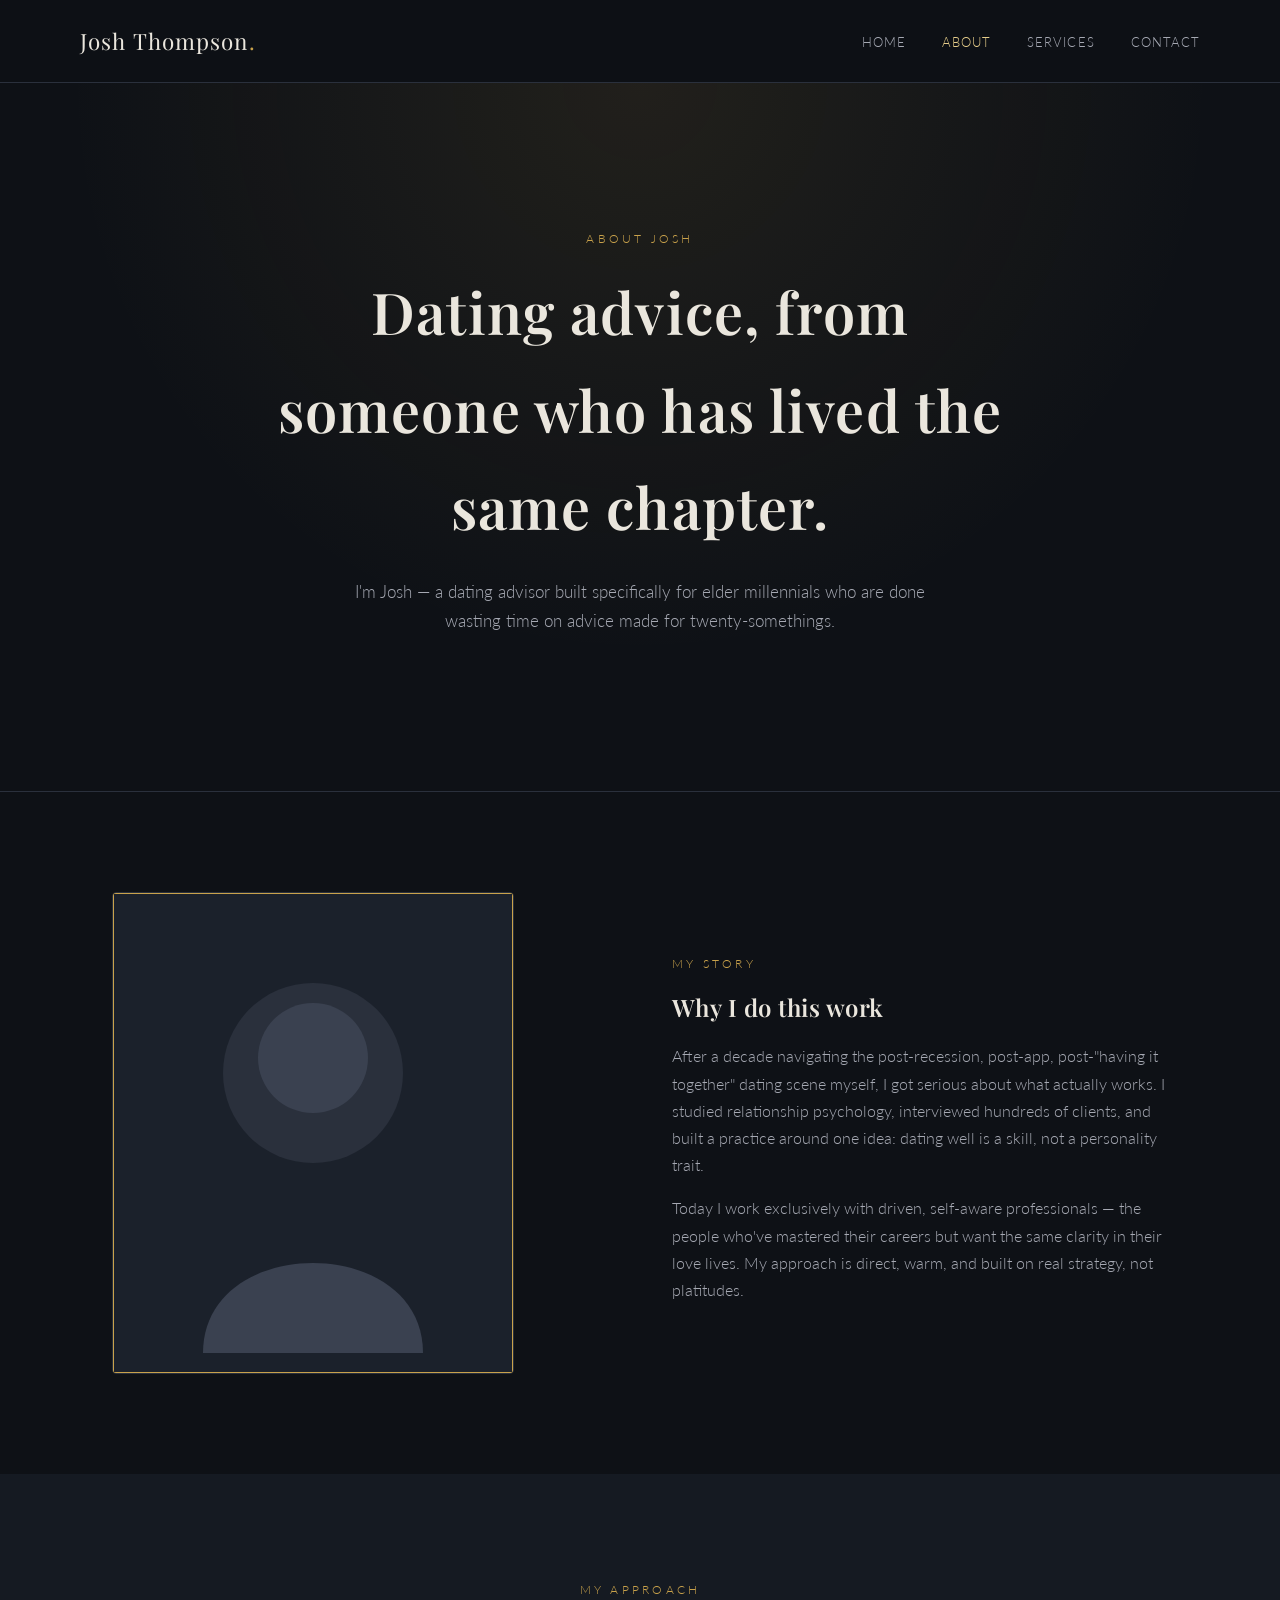
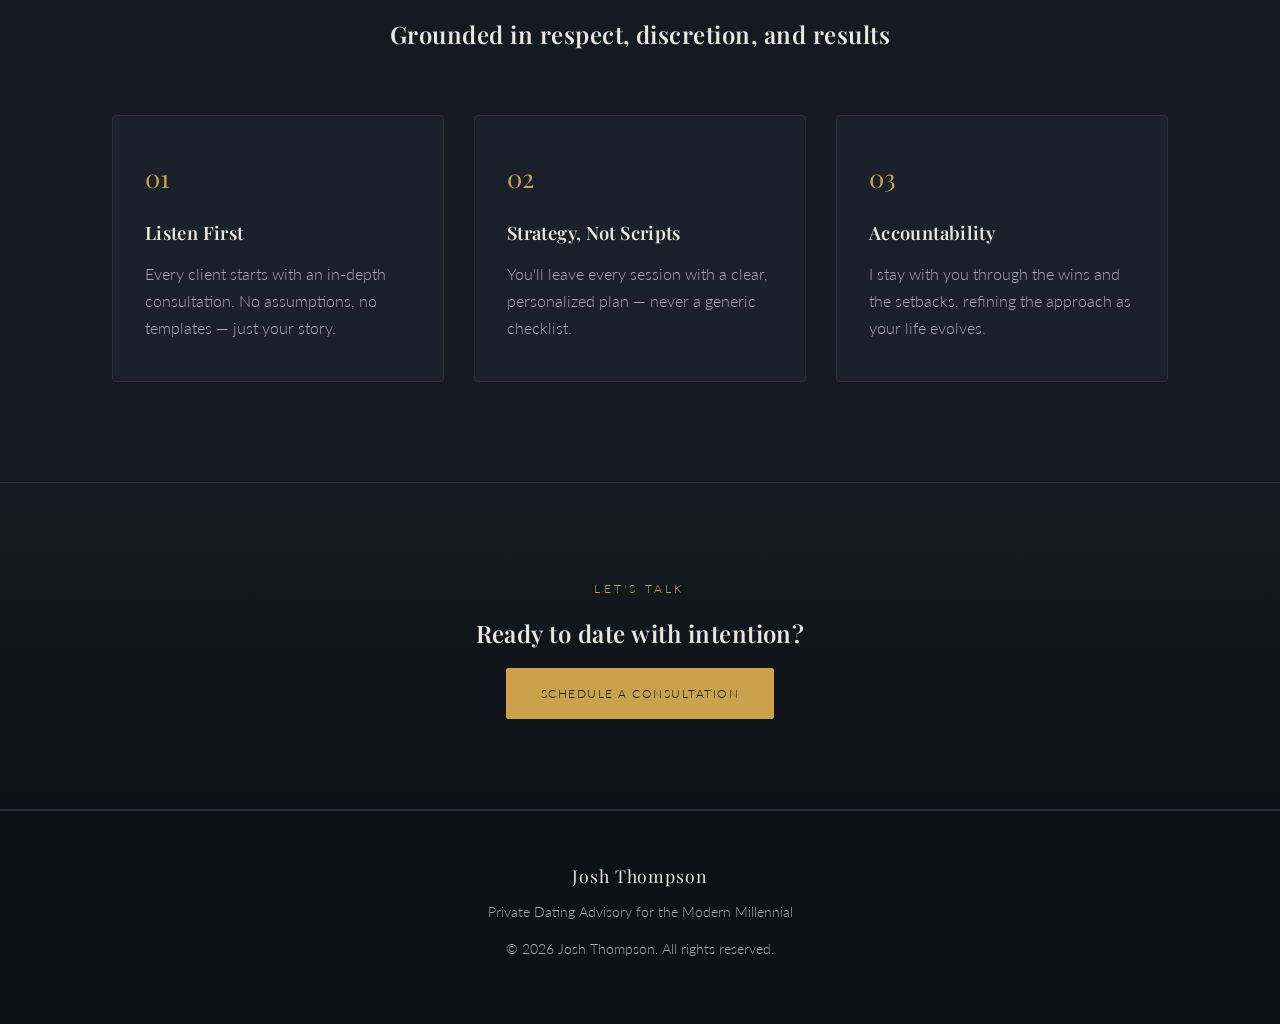
==== about.html @ b179dea5 "first commit" ====
<!DOCTYPE html>
<html lang="en">
<head>
<meta charset="UTF-8">
<meta name="viewport" content="width=device-width, initial-scale=1.0">
<title>About Josh | Josh Thompson Dating Advisory</title>
<meta name="description" content="Meet Josh Thompson, dating advisor for accomplished elder millennials seeking intentional, upscale relationship guidance.">
<link rel="preconnect" href="https://fonts.googleapis.com">
<link rel="preconnect" href="https://fonts.gstatic.com" crossorigin>
<link href="https://fonts.googleapis.com/css2?family=Playfair+Display:wght@500;600;700&family=Lato:wght@300;400;700&display=swap" rel="stylesheet">
<link rel="stylesheet" href="css/styles.css">
</head>
<body>

<header class="site-header">
  <nav class="nav container">
    <a href="index.html" class="brand">Josh Thompson<span>.</span></a>
    <button class="nav-toggle" aria-label="Toggle navigation">&#9776;</button>
    <ul class="nav-links">
      <li><a href="index.html">Home</a></li>
      <li><a href="about.html" class="active">About</a></li>
      <li><a href="services.html">Services</a></li>
      <li><a href="contact.html">Contact</a></li>
    </ul>
  </nav>
</header>

<section class="hero">
  <div class="container">
    <span class="eyebrow">About Josh</span>
    <h1>Dating advice, from someone who has lived the same chapter.</h1>
    <p class="lead">I'm Josh — a dating advisor built specifically for elder millennials who are done wasting time on advice made for twenty-somethings.</p>
  </div>
</section>

<section>
  <div class="container">
    <div class="split">
      <div>
        <img src="images/josh-portrait.svg" alt="Portrait illustration of Josh Thompson">
      </div>
      <div>
        <span class="eyebrow">My Story</span>
        <h2>Why I do this work</h2>
        <p>After a decade navigating the post-recession, post-app, post-"having it together" dating scene myself, I got serious about what actually works. I studied relationship psychology, interviewed hundreds of clients, and built a practice around one idea: dating well is a skill, not a personality trait.</p>
        <p>Today I work exclusively with driven, self-aware professionals — the people who've mastered their careers but want the same clarity in their love lives. My approach is direct, warm, and built on real strategy, not platitudes.</p>
      </div>
    </div>
  </div>
</section>

<section class="section-alt">
  <div class="container">
    <div class="section-head">
      <span class="eyebrow">My Approach</span>
      <h2>Grounded in respect, discretion, and results</h2>
    </div>
    <div class="grid-3">
      <div class="card">
        <div class="icon">01</div>
        <h3>Listen First</h3>
        <p>Every client starts with an in-depth consultation. No assumptions, no templates — just your story.</p>
      </div>
      <div class="card">
        <div class="icon">02</div>
        <h3>Strategy, Not Scripts</h3>
        <p>You'll leave every session with a clear, personalized plan — never a generic checklist.</p>
      </div>
      <div class="card">
        <div class="icon">03</div>
        <h3>Accountability</h3>
        <p>I stay with you through the wins and the setbacks, refining the approach as your life evolves.</p>
      </div>
    </div>
  </div>
</section>

<section class="cta">
  <div class="container">
    <span class="eyebrow">Let's Talk</span>
    <h2>Ready to date with intention?</h2>
    <a href="contact.html" class="btn btn-solid">Schedule a Consultation</a>
  </div>
</section>

<footer class="site-footer">
  <div class="container">
    <span class="brand">Josh Thompson</span>
    <p>Private Dating Advisory for the Modern Millennial</p>
    <p>&copy; 2026 Josh Thompson. All rights reserved.</p>
  </div>
</footer>

<script src="js/main.js"></script>
</body>
</html>
---- css/styles.css ----
/* ---------- Design Tokens ---------- */
:root {
  --color-bg: #0e1116;
  --color-bg-alt: #151a22;
  --color-surface: #1b212b;
  --color-gold: #c9a24b;
  --color-gold-light: #e6cd8a;
  --color-text: #eae6dd;
  --color-text-muted: #a6a9b3;
  --color-border: #2a303c;
  --font-display: 'Playfair Display', Georgia, serif;
  --font-body: 'Lato', 'Helvetica Neue', Arial, sans-serif;
  --max-width: 1120px;
}

* { box-sizing: border-box; }

html { scroll-behavior: smooth; }

body {
  margin: 0;
  background: var(--color-bg);
  color: var(--color-text);
  font-family: var(--font-body);
  font-weight: 300;
  line-height: 1.7;
  -webkit-font-smoothing: antialiased;
}

img { max-width: 100%; display: block; }

a { color: var(--color-gold-light); text-decoration: none; }
a:hover { color: var(--color-gold); }

h1, h2, h3, h4 {
  font-family: var(--font-display);
  font-weight: 600;
  letter-spacing: 0.02em;
  color: var(--color-text);
  margin: 0 0 0.6em;
}

p { margin: 0 0 1em; color: var(--color-text-muted); }

.container {
  max-width: var(--max-width);
  margin: 0 auto;
  padding: 0 32px;
}

.eyebrow {
  display: inline-block;
  font-family: var(--font-body);
  text-transform: uppercase;
  letter-spacing: 0.28em;
  font-size: 0.72rem;
  color: var(--color-gold);
  margin-bottom: 14px;
}

.btn {
  display: inline-block;
  padding: 14px 34px;
  border: 1px solid var(--color-gold);
  color: var(--color-gold-light);
  font-family: var(--font-body);
  letter-spacing: 0.12em;
  text-transform: uppercase;
  font-size: 0.78rem;
  border-radius: 2px;
  transition: background 0.25s ease, color 0.25s ease;
}

.btn:hover {
  background: var(--color-gold);
  color: #16191f;
}

.btn-solid {
  background: var(--color-gold);
  color: #16191f;
}

.btn-solid:hover {
  background: var(--color-gold-light);
  color: #16191f;
}

/* ---------- Header / Nav ---------- */
.site-header {
  position: sticky;
  top: 0;
  z-index: 50;
  background: rgba(14, 17, 22, 0.92);
  backdrop-filter: blur(8px);
  border-bottom: 1px solid var(--color-border);
}

.nav {
  display: flex;
  align-items: center;
  justify-content: space-between;
  padding: 22px 0;
}

.brand {
  font-family: var(--font-display);
  font-size: 1.4rem;
  letter-spacing: 0.05em;
  color: var(--color-text);
}

.brand span { color: var(--color-gold); }

.nav-links {
  list-style: none;
  display: flex;
  gap: 36px;
  margin: 0;
  padding: 0;
}

.nav-links a {
  color: var(--color-text-muted);
  font-size: 0.82rem;
  letter-spacing: 0.08em;
  text-transform: uppercase;
}

.nav-links a.active,
.nav-links a:hover { color: var(--color-gold-light); }

/* ---------- Hero ---------- */
.hero {
  padding: 140px 0 120px;
  text-align: center;
  background:
    radial-gradient(circle at 50% 0%, rgba(201,162,75,0.10), transparent 60%),
    var(--color-bg);
  border-bottom: 1px solid var(--color-border);
}

.hero h1 {
  font-size: clamp(2.4rem, 5vw, 3.6rem);
  max-width: 780px;
  margin: 0 auto 22px;
}

.hero p.lead {
  max-width: 600px;
  margin: 0 auto 36px;
  font-size: 1.05rem;
}

.hero-actions { display: flex; gap: 18px; justify-content: center; flex-wrap: wrap; }

/* ---------- Sections ---------- */
section { padding: 100px 0; }
.section-alt { background: var(--color-bg-alt); }

.section-head {
  text-align: center;
  max-width: 640px;
  margin: 0 auto 60px;
}

/* ---------- Cards / Grid ---------- */
.grid-3 {
  display: grid;
  grid-template-columns: repeat(3, 1fr);
  gap: 30px;
}

.card {
  background: var(--color-surface);
  border: 1px solid var(--color-border);
  padding: 40px 32px;
  border-radius: 4px;
  transition: transform 0.25s ease, border-color 0.25s ease;
}

.card:hover {
  transform: translateY(-4px);
  border-color: var(--color-gold);
}

.card .icon {
  font-family: var(--font-display);
  font-size: 1.6rem;
  color: var(--color-gold);
  margin-bottom: 18px;
}

.card h3 { font-size: 1.15rem; }
.card p { margin-bottom: 0; }
.card .price {
  font-family: var(--font-display);
  color: var(--color-gold-light);
  font-size: 1.4rem;
  margin: 14px 0;
}

/* ---------- Quote / About split ---------- */
.split {
  display: grid;
  grid-template-columns: 1fr 1fr;
  gap: 64px;
  align-items: center;
}

.split img {
  border-radius: 4px;
  border: 1px solid var(--color-border);
}

blockquote {
  font-family: var(--font-display);
  font-size: 1.3rem;
  color: var(--color-text);
  border-left: 2px solid var(--color-gold);
  padding-left: 24px;
  margin: 40px 0;
  font-style: italic;
}

/* ---------- Testimonials ---------- */
.testimonial {
  background: var(--color-surface);
  border: 1px solid var(--color-border);
  padding: 36px;
  border-radius: 4px;
}

.testimonial .stars { color: var(--color-gold); letter-spacing: 3px; margin-bottom: 14px; }
.testimonial .author {
  margin-top: 18px;
  color: var(--color-gold-light);
  font-family: var(--font-display);
  font-size: 0.95rem;
}

/* ---------- CTA banner ---------- */
.cta {
  text-align: center;
  padding: 90px 0;
  background: linear-gradient(180deg, var(--color-bg-alt), var(--color-bg));
  border-top: 1px solid var(--color-border);
  border-bottom: 1px solid var(--color-border);
}

/* ---------- Form ---------- */
form { max-width: 640px; margin: 0 auto; }

.form-row { display: grid; grid-template-columns: 1fr 1fr; gap: 20px; }

label {
  display: block;
  font-size: 0.75rem;
  text-transform: uppercase;
  letter-spacing: 0.1em;
  color: var(--color-text-muted);
  margin-bottom: 8px;
}

input, textarea, select {
  width: 100%;
  background: var(--color-surface);
  border: 1px solid var(--color-border);
  color: var(--color-text);
  padding: 14px 16px;
  font-family: var(--font-body);
  font-size: 0.95rem;
  border-radius: 2px;
  margin-bottom: 22px;
}

input:focus, textarea:focus, select:focus {
  outline: none;
  border-color: var(--color-gold);
}

textarea { resize: vertical; min-height: 140px; }

.contact-info {
  display: flex;
  justify-content: center;
  gap: 60px;
  margin-bottom: 70px;
  flex-wrap: wrap;
  text-align: center;
}

.contact-info .label {
  font-size: 0.72rem;
  text-transform: uppercase;
  letter-spacing: 0.2em;
  color: var(--color-gold);
  margin-bottom: 6px;
}

/* ---------- Footer ---------- */
.site-footer {
  padding: 50px 0;
  border-top: 1px solid var(--color-border);
  text-align: center;
  color: var(--color-text-muted);
  font-size: 0.85rem;
}

.site-footer .brand { font-size: 1.1rem; margin-bottom: 10px; display: block; }

/* ---------- Nav toggle (mobile) ---------- */
.nav-toggle { display: none; }

/* ---------- Responsive ---------- */
@media (max-width: 860px) {
  .grid-3 { grid-template-columns: 1fr; }
  .split { grid-template-columns: 1fr; }
  .form-row { grid-template-columns: 1fr; }
  .contact-info { gap: 30px; }
}

@media (max-width: 720px) {
  .nav-links {
    position: absolute;
    top: 100%;
    left: 0;
    right: 0;
    background: var(--color-bg);
    border-bottom: 1px solid var(--color-border);
    flex-direction: column;
    padding: 24px 32px;
    display: none;
    gap: 20px;
  }
  .nav-links.open { display: flex; }
  .nav-toggle {
    display: block;
    background: none;
    border: 1px solid var(--color-border);
    color: var(--color-text);
    padding: 8px 12px;
    border-radius: 2px;
    cursor: pointer;
  }
  .hero { padding: 100px 0 80px; }
}
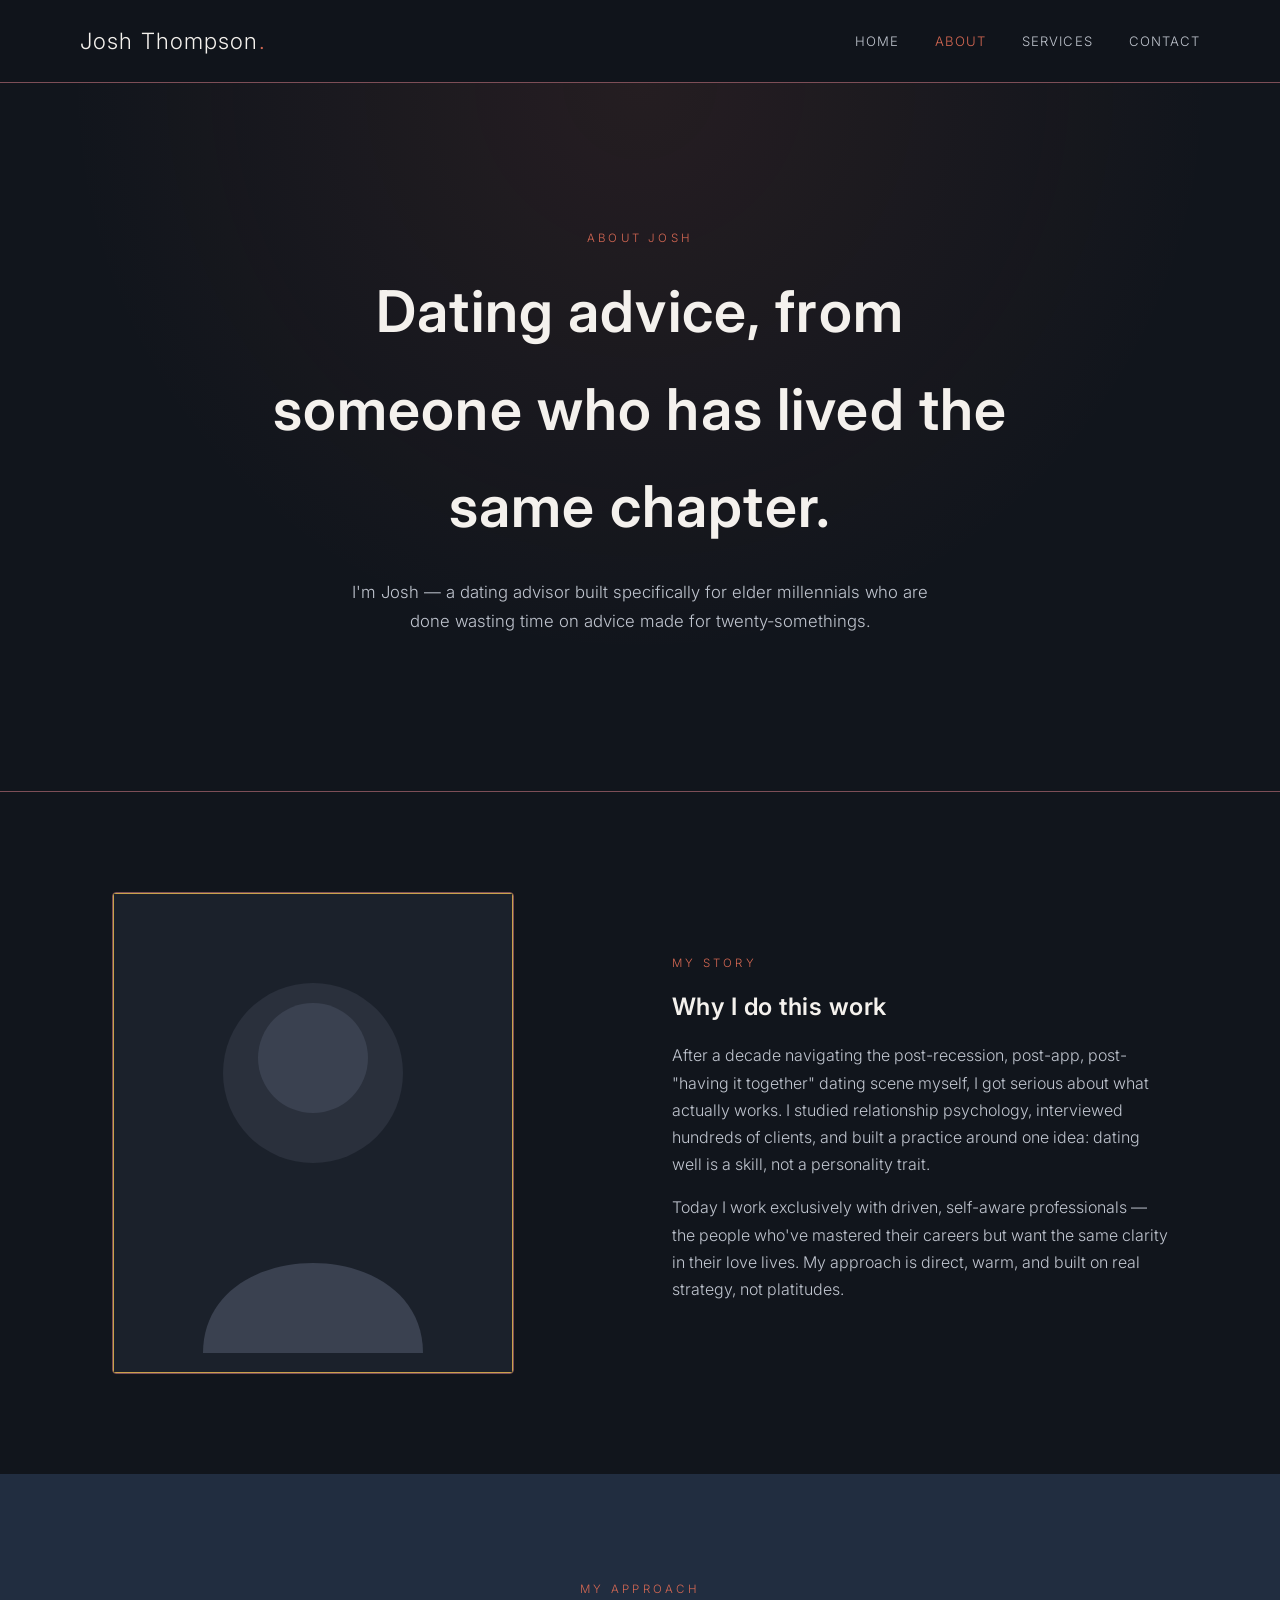
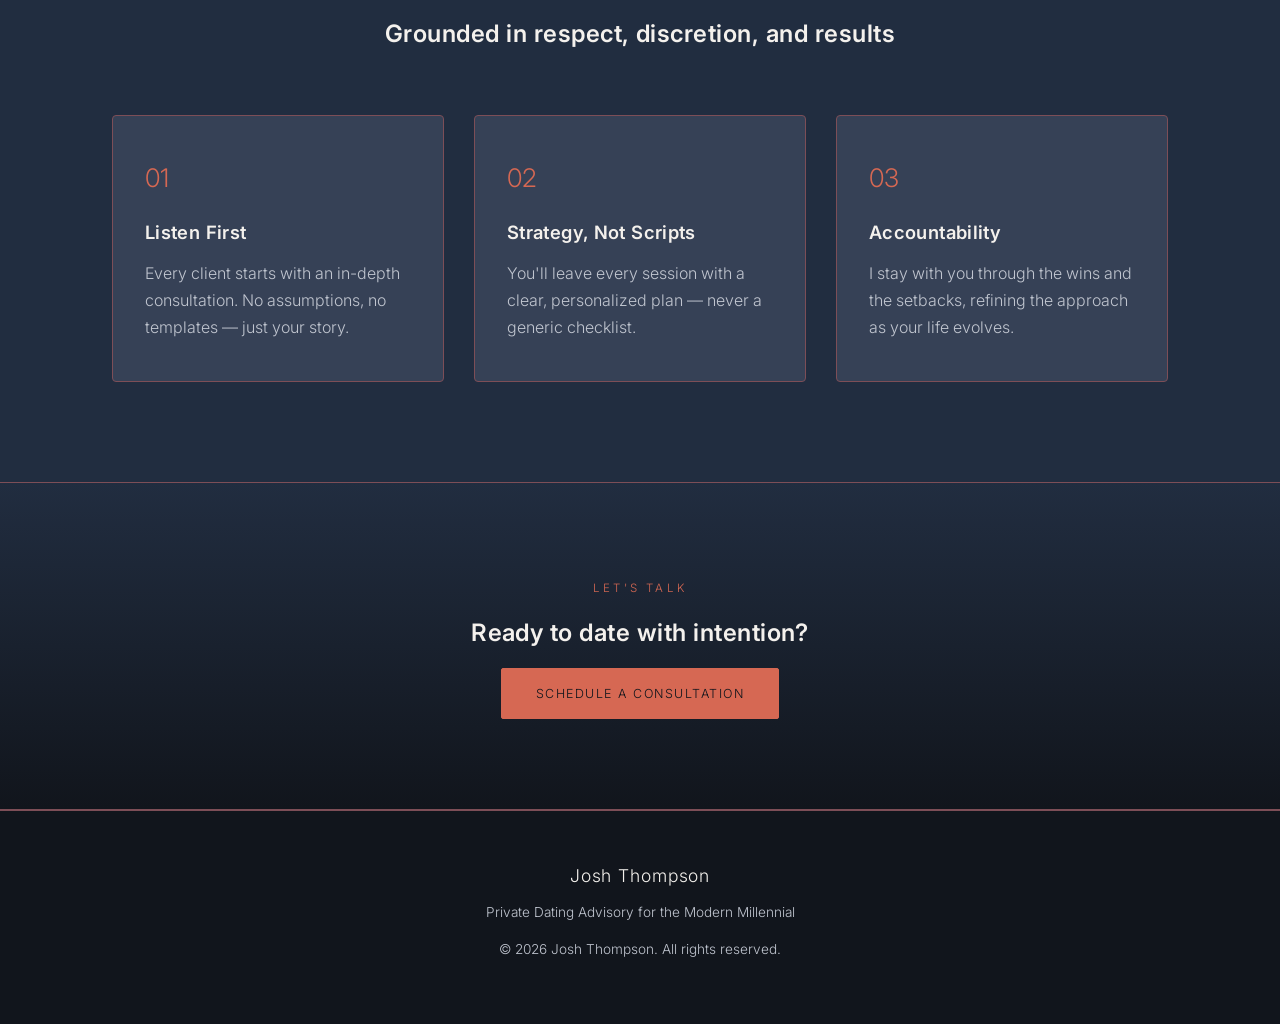
==== commit 6720edd1: "Font changes to CSS and Script Headline on index.html" ====
--- a/about.html
+++ b/about.html
@@ -7,7 +7,7 @@
 <meta name="description" content="Meet Josh Thompson, dating advisor for accomplished elder millennials seeking intentional, upscale relationship guidance.">
 <link rel="preconnect" href="https://fonts.googleapis.com">
 <link rel="preconnect" href="https://fonts.gstatic.com" crossorigin>
-<link href="https://fonts.googleapis.com/css2?family=Playfair+Display:wght@500;600;700&family=Lato:wght@300;400;700&display=swap" rel="stylesheet">
+<link href="https://fonts.googleapis.com/css2?family=Inter:wght@300;400;500;600;700&display=swap" rel="stylesheet">
 <link rel="stylesheet" href="css/styles.css">
 </head>
 <body>
--- a/css/styles.css
+++ b/css/styles.css
@@ -1,15 +1,16 @@
 /* ---------- Design Tokens ---------- */
 :root {
-  --color-bg: #0e1116;
-  --color-bg-alt: #151a22;
-  --color-surface: #1b212b;
-  --color-gold: #c9a24b;
-  --color-gold-light: #e6cd8a;
-  --color-text: #eae6dd;
-  --color-text-muted: #a6a9b3;
-  --color-border: #2a303c;
-  --font-display: 'Playfair Display', Georgia, serif;
-  --font-body: 'Lato', 'Helvetica Neue', Arial, sans-serif;
+  --color-bg: #11151c;
+  --color-bg-alt: #212d40;
+  --color-surface: #364156;
+  --color-gold: #d66853;
+  --color-gold-light: #d66853;
+  --color-text: #f4f1ed;
+  --color-text-muted: #c0c5cf;
+  --color-border: #7d4e57;
+  --font-display: 'Inter', -apple-system, BlinkMacSystemFont, 'Segoe UI', sans-serif;
+  --font-body: 'Inter', -apple-system, BlinkMacSystemFont, 'Segoe UI', sans-serif;
+  --font-script: 'Allura', cursive;
   --max-width: 1120px;
 }
 
@@ -73,17 +74,17 @@
 
 .btn:hover {
   background: var(--color-gold);
-  color: #16191f;
+  color: var(--color-bg);
 }
 
 .btn-solid {
   background: var(--color-gold);
-  color: #16191f;
+  color: var(--color-bg);
 }
 
 .btn-solid:hover {
   background: var(--color-gold-light);
-  color: #16191f;
+  color: var(--color-bg);
 }
 
 /* ---------- Header / Nav ---------- */
@@ -91,7 +92,7 @@
   position: sticky;
   top: 0;
   z-index: 50;
-  background: rgba(14, 17, 22, 0.92);
+  background: rgba(17, 21, 28, 0.92);
   backdrop-filter: blur(8px);
   border-bottom: 1px solid var(--color-border);
 }
@@ -135,7 +136,7 @@
   padding: 140px 0 120px;
   text-align: center;
   background:
-    radial-gradient(circle at 50% 0%, rgba(201,162,75,0.10), transparent 60%),
+    radial-gradient(circle at 50% 0%, rgba(214,104,83,0.10), transparent 60%),
     var(--color-bg);
   border-bottom: 1px solid var(--color-border);
 }
@@ -144,6 +145,13 @@
   font-size: clamp(2.4rem, 5vw, 3.6rem);
   max-width: 780px;
   margin: 0 auto 22px;
+}
+
+.hero-script-headline {
+  font-family: var(--font-script);
+  font-weight: 400;
+  letter-spacing: 0;
+  line-height: 1.15;
 }
 
 .hero p.lead {
@@ -311,6 +319,34 @@
 
 /* ---------- Nav toggle (mobile) ---------- */
 .nav-toggle { display: none; }
+
+/* ---------- Weather widget ---------- */
+.weather-card { max-width: 420px; margin: 20px auto 0; padding: 12px 16px; border-radius: 8px; display: flex; align-items: center; gap: 18px; justify-content: space-between; }
+.weather-main { display: flex; align-items: center; gap: 14px; flex: 1 1 auto; }
+.weather-emoji { font-size: 2.6rem; display: block; line-height: 1; }
+.weather-temp { font-family: var(--font-display); font-size: 1.8rem; color: var(--color-gold-light); }
+.weather-desc { font-size: 0.92rem; color: var(--color-text-muted); }
+.weather-toggle { display: inline-flex; position: relative; background: rgba(54,65,86,0.98); border: 1px solid var(--color-border); border-radius: 999px; padding: 4px; gap: 4px; align-items: center; width: 84px; justify-content: space-between; opacity: 0.72; }
+.weather-toggle .unit-btn { position: relative; z-index: 2; background: transparent; border: none; padding: 4px 6px; font-weight: 600; color: var(--color-text-muted); cursor: pointer; border-radius: 999px; font-size: 0.78rem; }
+.weather-toggle .unit-btn.active { color: var(--color-bg); }
+.weather-toggle .unit-indicator { position: absolute; left: 4px; top: 4px; width: calc(50% - 4px); height: calc(100% - 8px); background: var(--color-gold); border-radius: 999px; z-index: 1; transition: transform 220ms ease; transform: translateX(0); }
+.weather-permission { display: flex; flex-direction: column; gap: 8px; }
+.weather-permission-note { font-size: 0.85rem; color: var(--color-text-muted); }
+.weather-permission-actions { display: flex; gap: 8px; margin-top: 6px; }
+.weather-manual-btn { background: transparent; border: 1px solid var(--color-border); color: var(--color-text-muted); }
+
+@media (min-width: 860px) {
+  .hero .weather-card { position: absolute; right: 48px; top: 36px; margin: 0; }
+  .hero { position: relative; }
+}
+
+@media (max-width: 420px) {
+  .weather-card { max-width: 260px; }
+  .weather-main { gap: 10px; }
+  .weather-toggle { flex-direction: column; width: 44px; height: 84px; padding: 6px; opacity: 0.85; }
+  .weather-toggle .unit-btn { padding: 6px 0; width: 100%; text-align: center; }
+  .weather-toggle .unit-indicator { left: 4px; top: 4px; width: calc(100% - 8px); height: calc(50% - 4px); transform: translateY(0); }
+}
 
 /* ---------- Responsive ---------- */
 @media (max-width: 860px) {
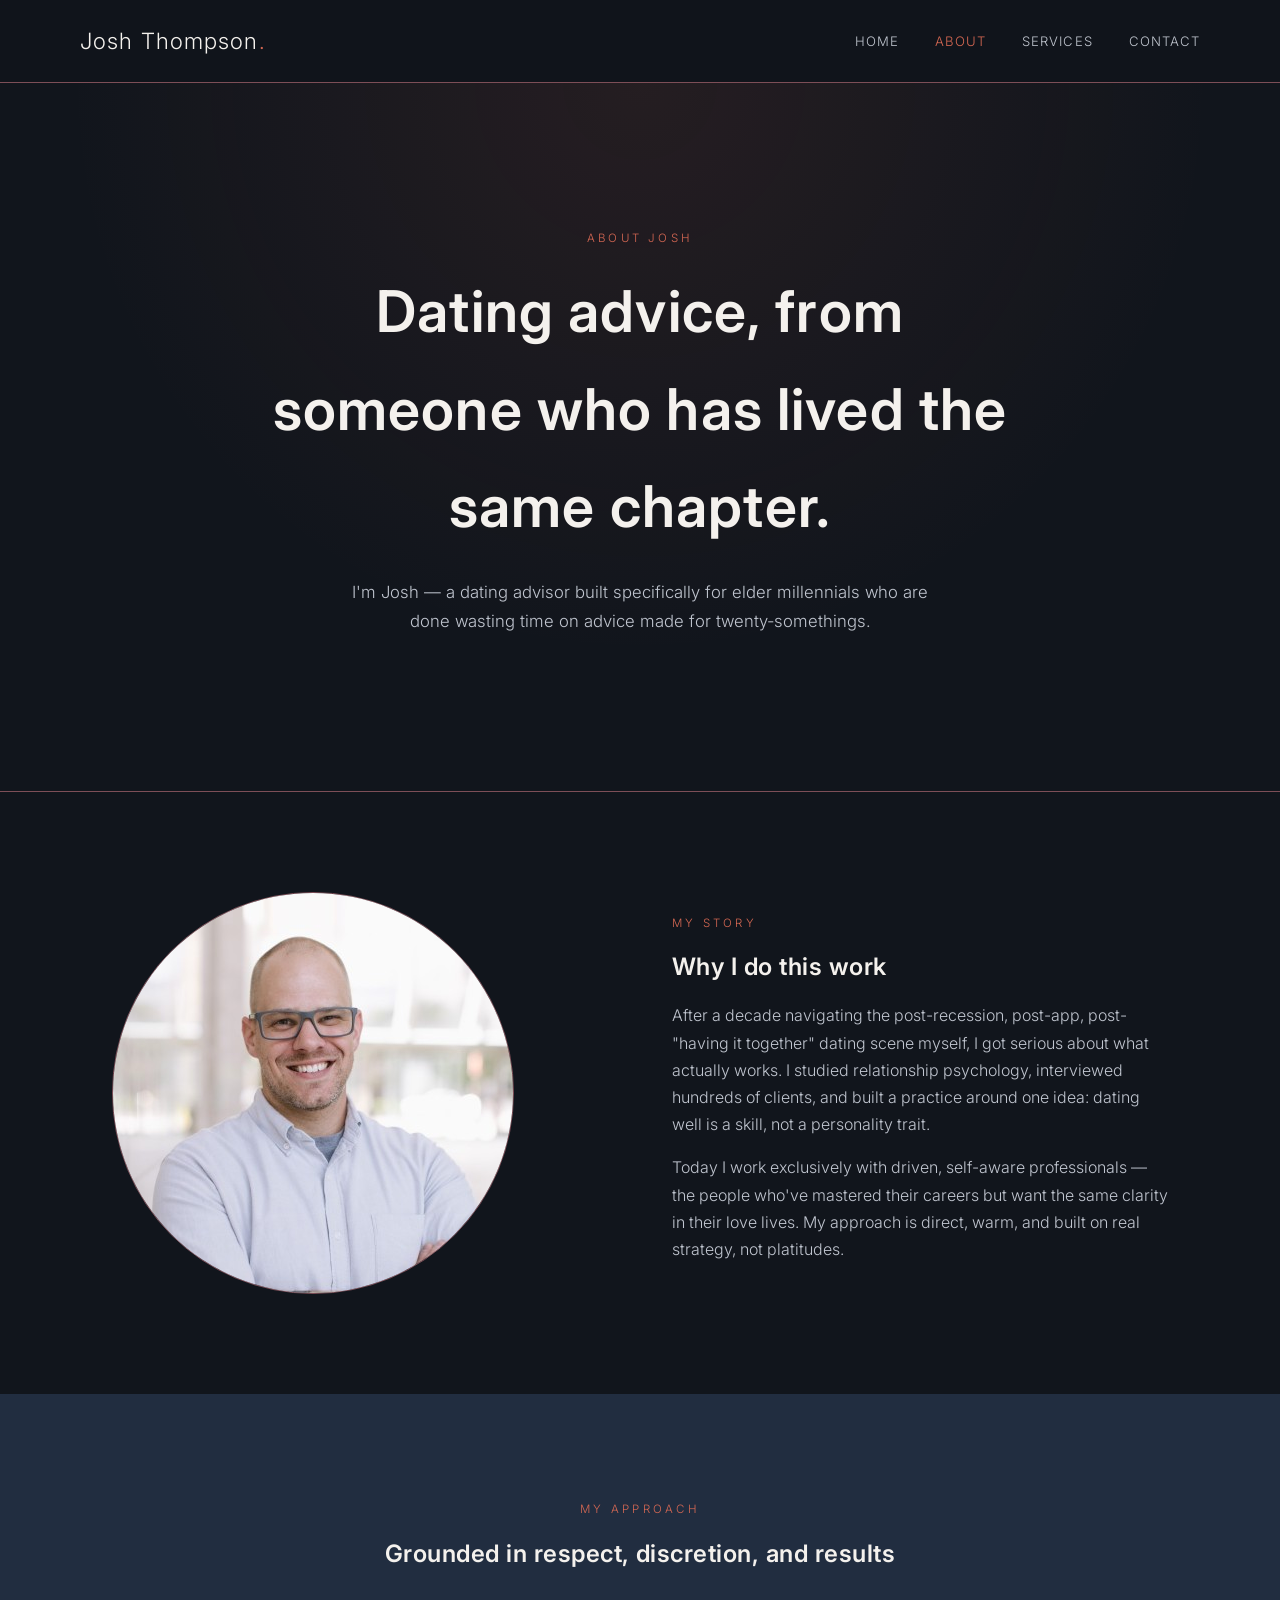
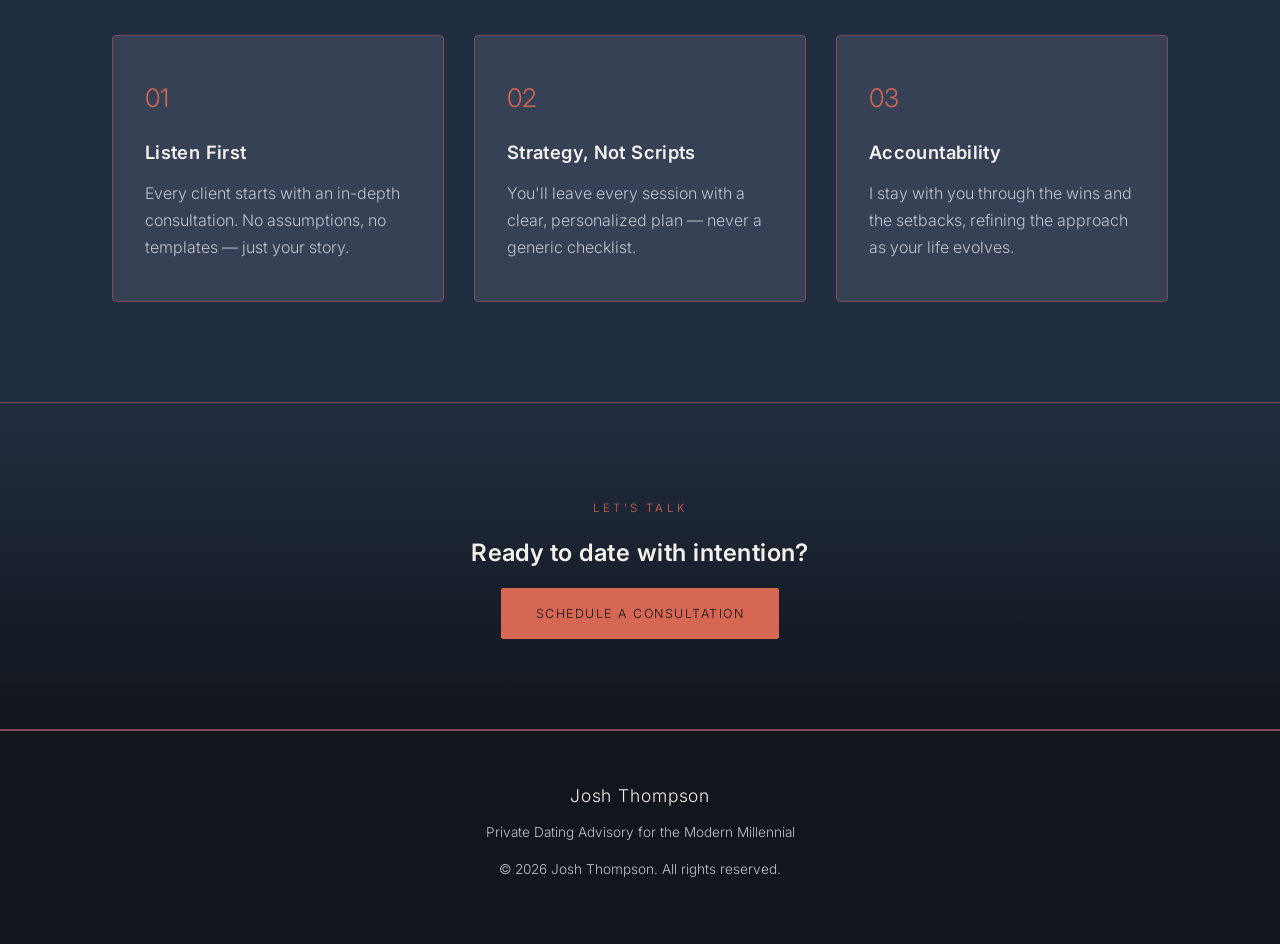
==== commit ab47813a: "About Image and Services Styling Updates" ====
--- a/about.html
+++ b/about.html
@@ -37,7 +37,7 @@
   <div class="container">
     <div class="split">
       <div>
-        <img src="images/josh-portrait.svg" alt="Portrait illustration of Josh Thompson">
+        <img class="profile-image" src="images/josh-profile.jpeg" alt="Portrait of Josh Thompson">
       </div>
       <div>
         <span class="eyebrow">My Story</span>
--- a/css/styles.css
+++ b/css/styles.css
@@ -208,6 +208,26 @@
   margin: 14px 0;
 }
 
+.service-card {
+  display: flex;
+  flex-direction: column;
+}
+
+.service-card .btn {
+  width: 100%;
+  max-width: 240px;
+  min-height: 56px;
+  margin-top: auto;
+  padding-right: 16px;
+  padding-left: 16px;
+  align-self: center;
+  text-align: center;
+}
+
+.service-card p:last-of-type {
+  margin-bottom: 24px;
+}
+
 /* ---------- Quote / About split ---------- */
 .split {
   display: grid;
@@ -219,6 +239,12 @@
 .split img {
   border-radius: 4px;
   border: 1px solid var(--color-border);
+}
+
+.split .profile-image {
+  aspect-ratio: 1;
+  border-radius: 50%;
+  object-fit: cover;
 }
 
 blockquote {
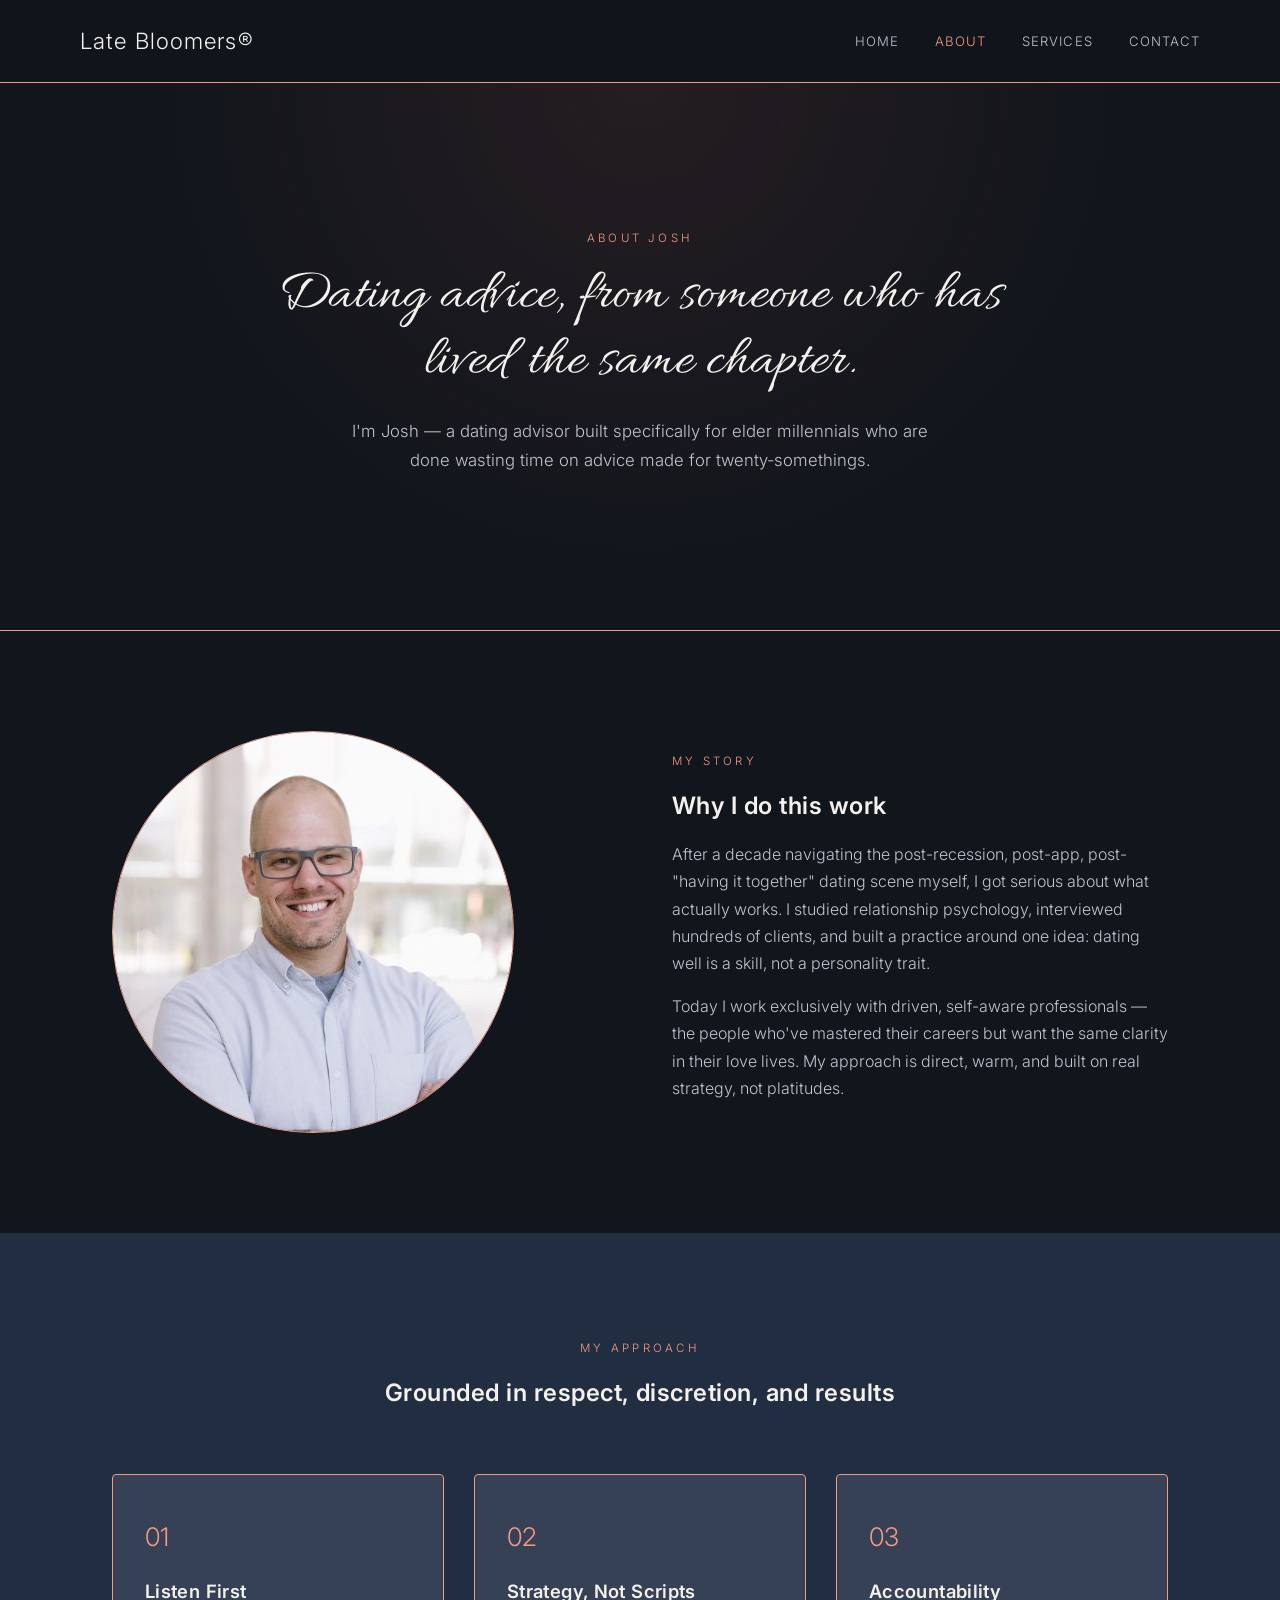
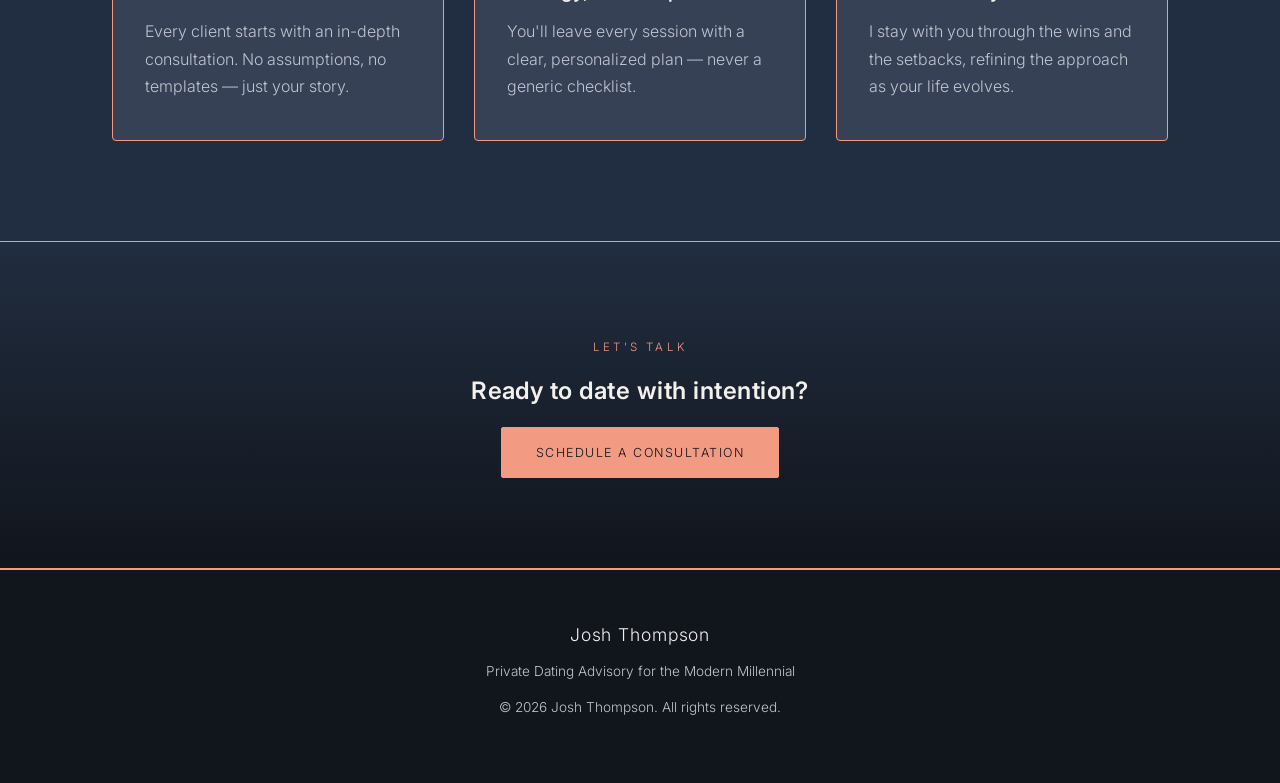
==== commit e5db765d: "Headline font updates throughout. Name change to Late Bloomers" ====
--- a/about.html
+++ b/about.html
@@ -8,13 +8,14 @@
 <link rel="preconnect" href="https://fonts.googleapis.com">
 <link rel="preconnect" href="https://fonts.gstatic.com" crossorigin>
 <link href="https://fonts.googleapis.com/css2?family=Inter:wght@300;400;500;600;700&display=swap" rel="stylesheet">
+<link href="https://fonts.googleapis.com/css2?family=Allura&display=swap" rel="stylesheet">
 <link rel="stylesheet" href="css/styles.css">
 </head>
 <body>
 
 <header class="site-header">
   <nav class="nav container">
-    <a href="index.html" class="brand">Josh Thompson<span>.</span></a>
+    <a href="index.html" class="brand">Late Bloomers®</a>
     <button class="nav-toggle" aria-label="Toggle navigation">&#9776;</button>
     <ul class="nav-links">
       <li><a href="index.html">Home</a></li>
@@ -28,7 +29,7 @@
 <section class="hero">
   <div class="container">
     <span class="eyebrow">About Josh</span>
-    <h1>Dating advice, from someone who has lived the same chapter.</h1>
+    <h1 class="hero-script-headline">Dating advice, from someone who has lived the same chapter.</h1>
     <p class="lead">I'm Josh — a dating advisor built specifically for elder millennials who are done wasting time on advice made for twenty-somethings.</p>
   </div>
 </section>
--- a/css/styles.css
+++ b/css/styles.css
@@ -3,11 +3,11 @@
   --color-bg: #11151c;
   --color-bg-alt: #212d40;
   --color-surface: #364156;
-  --color-gold: #d66853;
-  --color-gold-light: #d66853;
+  --color-gold: #f39a83;
+  --color-gold-light: #f39a83;
   --color-text: #f4f1ed;
   --color-text-muted: #c0c5cf;
-  --color-border: #7d4e57;
+  --color-border: #f39a83;
   --font-display: 'Inter', -apple-system, BlinkMacSystemFont, 'Segoe UI', sans-serif;
   --font-body: 'Inter', -apple-system, BlinkMacSystemFont, 'Segoe UI', sans-serif;
   --font-script: 'Allura', cursive;
